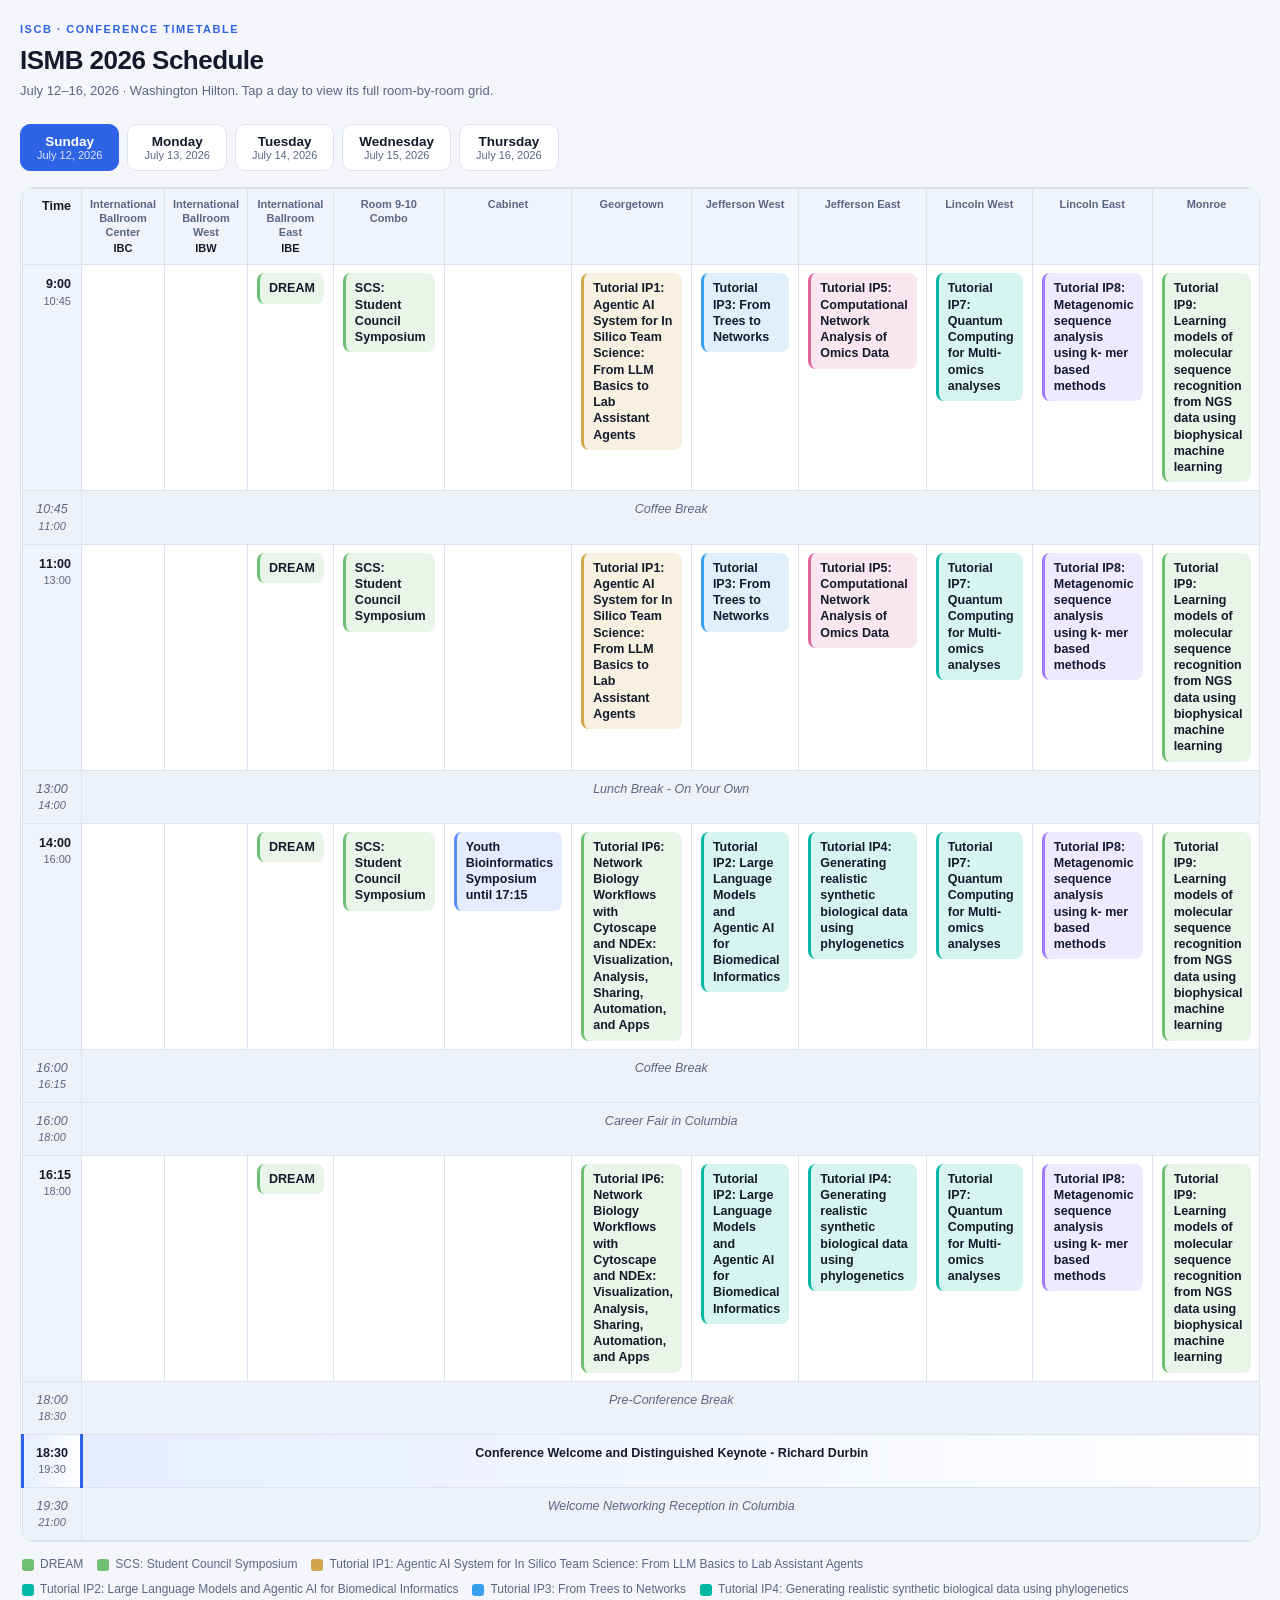
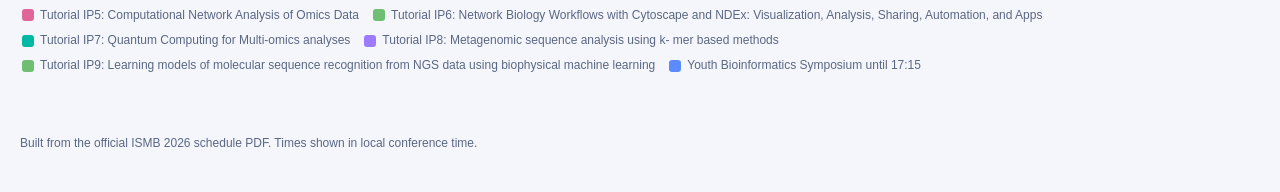
==== schedule.html @ 2eaa0633 "add schedule" ====
<!doctype html>
<html lang="en">
<head>
<meta charset="utf-8" />
<meta name="viewport" content="width=device-width, initial-scale=1" />
<title>ISMB 2026 Schedule</title>
<style>
  :root{
    --bg:#0f1420; --panel:#161d2e; --panel2:#1c2740; --line:#26324d;
    --txt:#e8edf7; --muted:#93a1bd; --accent:#5b8cff; --accentsoft:#1e2b4d;
    --break:#232c40;
  }
  @media (prefers-color-scheme: light){
    :root{ --bg:#f4f6fb; --panel:#ffffff; --panel2:#f0f3fa; --line:#dce3f0;
      --txt:#131a2b; --muted:#5a6784; --accent:#2f63e6; --accentsoft:#e6edff; --break:#eef1f7; }
  }
  *{box-sizing:border-box}
  body{margin:0;background:var(--bg);color:var(--txt);
    font:15px/1.45 -apple-system,BlinkMacSystemFont,"Segoe UI",Roboto,Helvetica,Arial,sans-serif;}
  header{padding:22px 20px 8px;max-width:1400px;margin:0 auto;}
  .eyebrow{letter-spacing:.14em;text-transform:uppercase;font-size:11px;color:var(--accent);font-weight:700;margin:0}
  h1{margin:4px 0 2px;font-size:26px;letter-spacing:-.02em}
  .sub{margin:0;color:var(--muted);font-size:13px}
  .tabs{display:flex;gap:8px;flex-wrap:wrap;max-width:1400px;margin:16px auto 0;padding:0 20px;}
  .tab{border:1px solid var(--line);background:var(--panel);color:var(--txt);
    padding:9px 16px;border-radius:10px;cursor:pointer;font-size:13.5px;font-weight:600;transition:.15s}
  .tab small{display:block;font-weight:400;color:var(--muted);font-size:11px}
  .tab:hover{border-color:var(--accent)}
  .tab.active{background:var(--accent);border-color:var(--accent);color:#fff}
  .tab.active small{color:#dbe6ff}
  main{max-width:1400px;margin:0 auto;padding:16px 20px 60px}
  .scroll{overflow-x:auto;border:1px solid var(--line);border-radius:14px;background:var(--panel)}
  table{border-collapse:collapse;width:100%;min-width:960px}
  th,td{border:1px solid var(--line);vertical-align:top;padding:0}
  thead th{position:sticky;top:0;background:var(--panel2);z-index:2;
    font-size:11px;font-weight:600;color:var(--muted);padding:9px 8px;text-align:center;line-height:1.25}
  thead th .code{display:block;color:var(--txt);font-weight:700;font-size:11px;margin-top:2px}
  .timecol{white-space:nowrap;font-variant-numeric:tabular-nums;font-weight:700;font-size:12.5px;
    padding:10px 10px;background:var(--panel2);position:sticky;left:0;z-index:1;text-align:right;color:var(--txt)}
  .timecol span{display:block;color:var(--muted);font-weight:500;font-size:11px}
  thead th.timehdr{left:0;z-index:3}
  td.cell{padding:8px 9px;font-size:12.5px;line-height:1.3}
  td.empty{background:transparent}
  .chip{display:block;border-radius:8px;padding:7px 9px;font-weight:600;
    border-left:3px solid var(--accent);background:var(--accentsoft);color:var(--txt);min-height:100%}
  .full td{padding:9px 12px;background:var(--break);color:var(--muted);
    font-style:italic;text-align:center;font-size:12.5px;font-weight:500}
  .full.keynote td{background:linear-gradient(90deg,var(--accentsoft),transparent);
    color:var(--txt);font-style:normal;font-weight:700;border-left:3px solid var(--accent)}
  .legend{display:flex;flex-wrap:wrap;gap:8px 14px;margin:14px 2px 0;font-size:12px;color:var(--muted)}
  .legend span{display:inline-flex;align-items:center;gap:6px}
  .legend i{width:12px;height:12px;border-radius:3px;display:inline-block}
  footer{max-width:1400px;margin:0 auto;padding:0 20px 40px;color:var(--muted);font-size:12px}
  @media(max-width:640px){ h1{font-size:22px} .tab{padding:8px 12px} }
</style>
</head>
<body>
<header>
  <p class="eyebrow">ISCB &middot; Conference Timetable</p>
  <h1>ISMB 2026 Schedule</h1>
  <p class="sub">July 12&ndash;16, 2026 &middot; Washington Hilton. Tap a day to view its full room-by-room grid.</p>
</header>
<nav class="tabs" id="tabs"></nav>
<main>
  <div class="scroll"><table id="grid"><thead></thead><tbody></tbody></table></div>
  <div class="legend" id="legend"></div>
</main>
<footer>Built from the official ISMB 2026 schedule PDF. Times shown in local conference time.</footer>

<script>
const DATA = {"rooms":["International Ballroom Center (IBC)","International Ballroom West (IBW)","International Ballroom East (IBE)","Room 9-10 Combo","Cabinet","Georgetown","Jefferson West","Jefferson East","Lincoln West","Lincoln East","Monroe"],"days":[{"title":"Sunday, July 12, 2026","slots":[{"start":"9:00","end":"10:45","cells":["","","DREAM","SCS: Student Council Symposium","","Tutorial IP1: Agentic AI System for In Silico Team Science: From LLM Basics to Lab Assistant Agents","Tutorial IP3: From Trees to Networks","Tutorial IP5: Computational Network Analysis of Omics Data","Tutorial IP7: Quantum Computing for Multi-omics analyses","Tutorial IP8: Metagenomic sequence analysis using k- mer based methods","Tutorial IP9: Learning models of molecular sequence recognition from NGS data using biophysical machine learning"],"full":false},{"start":"10:45","end":"11:00","cells":["Coffee Break","","","","","","","","","",""],"full":true},{"start":"11:00","end":"13:00","cells":["","","DREAM","SCS: Student Council Symposium","","Tutorial IP1: Agentic AI System for In Silico Team Science: From LLM Basics to Lab Assistant Agents","Tutorial IP3: From Trees to Networks","Tutorial IP5: Computational Network Analysis of Omics Data","Tutorial IP7: Quantum Computing for Multi-omics analyses","Tutorial IP8: Metagenomic sequence analysis using k- mer based methods","Tutorial IP9: Learning models of molecular sequence recognition from NGS data using biophysical machine learning"],"full":false},{"start":"13:00","end":"14:00","cells":["Lunch Break - On Your Own","","","","","","","","","",""],"full":true},{"start":"14:00","end":"16:00","cells":["","","DREAM","SCS: Student Council Symposium","Youth Bioinformatics Symposium until 17:15","Tutorial IP6: Network Biology Workflows with Cytoscape and NDEx: Visualization, Analysis, Sharing, Automation, and Apps","Tutorial IP2: Large Language Models and Agentic AI for Biomedical Informatics","Tutorial IP4: Generating realistic synthetic biological data using phylogenetics","Tutorial IP7: Quantum Computing for Multi-omics analyses","Tutorial IP8: Metagenomic sequence analysis using k- mer based methods","Tutorial IP9: Learning models of molecular sequence recognition from NGS data using biophysical machine learning"],"full":false},{"start":"16:00","end":"16:15","cells":["Coffee Break","","","","","","","","","",""],"full":true},{"start":"16:00","end":"18:00","cells":["Career Fair in Columbia","","","","","","","","","",""],"full":true},{"start":"16:15","end":"18:00","cells":["","","DREAM","","","Tutorial IP6: Network Biology Workflows with Cytoscape and NDEx: Visualization, Analysis, Sharing, Automation, and Apps","Tutorial IP2: Large Language Models and Agentic AI for Biomedical Informatics","Tutorial IP4: Generating realistic synthetic biological data using phylogenetics","Tutorial IP7: Quantum Computing for Multi-omics analyses","Tutorial IP8: Metagenomic sequence analysis using k- mer based methods","Tutorial IP9: Learning models of molecular sequence recognition from NGS data using biophysical machine learning"],"full":false},{"start":"18:00","end":"18:30","cells":["Pre-Conference Break","","","","","","","","","",""],"full":true},{"start":"18:30","end":"19:30","cells":["Conference Welcome and Distinguished Keynote - Richard Durbin","","","","","","","","","",""],"full":true},{"start":"19:30","end":"21:00","cells":["Welcome Networking Reception in Columbia","","","","","","","","","",""],"full":true}]},{"title":"Monday, July 13, 2026","slots":[{"start":"8:40","end":"10:00","cells":["Morning Welcome and Distinguished Keynote - Olga Troyanskaya","","","","","","","","","",""],"full":true},{"start":"10:00","end":"11:00","cells":["Caffeinate and Connect with Posters and Exhibitors in Columbia","","","","","","","","","",""],"full":true},{"start":"11:00","end":"13:00","cells":["HitSeq","iRNA","RegSys","CompMS","NIH/ODSS","Microbiome","TextMining","CSi","BOKR","Function","Tech Talks"],"full":false},{"start":"13:00","end":"14:20","cells":["Lunch Break - On Your Own","","","","","","","","","",""],"full":true},{"start":"14:20","end":"16:00","cells":["HitSeq","iRNA","RegSys","CompMS","NIH/ODSS","Microbiome","TextMining","CSi","BOKR","Function","Tech Talks"],"full":false},{"start":"16:00","end":"16:40","cells":["Caffeinate and Connect with Posters and Exhibitors in Columbia","","","","","","","","","",""],"full":true},{"start":"16:40","end":"18:00","cells":["HitSeq","iRNA","RegSys","","NIH/ODSS","Microbiome","TextMining","CSi","BOKR","Function","Tech Talks"],"full":false},{"start":"18:30","end":"20:00","cells":["President's Reception - INVITE ONLY","","","","","","","","","",""],"full":true}]},{"title":"Tuesday, July 14, 2026","slots":[{"start":"8:40","end":"10:00","cells":["Morning Welcome and Fellows Introduction followed by Distinguished Keynote - Carlos Bustamante","","","","","","","","","",""],"full":true},{"start":"10:00","end":"11:00","cells":["Caffeinate and Connect with Posters and Exhibitors in Columbia","","","","","","","","","",""],"full":true},{"start":"11:00","end":"13:00","cells":["HitSeq","iRNA","RegSys","Publication Session","BioInfoCore","Microbiome","SysMod","BioVis","BOKR/BOSC","Function","Tech Talks"],"full":false},{"start":"13:00","end":"14:20","cells":["Lunch Break - On Your Own","","","","","","","","","",""],"full":true},{"start":"14:20","end":"16:00","cells":["HitSeq","iRNA","RegSys","Industry Workshop","BioInfoCore","NetBio","SysMod","BioVis","BOSC","BOKR/Function","Quantum4Life Sciences"],"full":false},{"start":"16:00","end":"16:40","cells":["Caffeinate and Connect with Posters and Exhibitors in Columbia","","","","","","","","","",""],"full":true},{"start":"16:40","end":"18:00","cells":["HitSeq","iRNA","RegSys","Career Symposium","BioInfoCore","NetBio","SysMod","BioVis","BOSC","Function","BOKR"],"full":false},{"start":"18:00","end":"19:30","cells":["Success Circles - Reinvented Networking where participants are grouped into small circles, each led by a knowledgeable facilitator in International Terrace","","","","","","","","","",""],"full":true}]},{"title":"Wednesday, July 15, 2026","slots":[{"start":"8:50","end":"10:00","cells":["Morning Welcome and Distinguished Keynote - Partha Majumder","","","","","","","","","",""],"full":true},{"start":"10:00","end":"11:00","cells":["Caffeinate and Connect with Posters and Exhibitors in Columbia","","","","","","","","","",""],"full":true},{"start":"11:00","end":"13:00","cells":["MLCSB","TransMed","3D","NetBio","WEB","GenCompBio","EvolCompGen","VarI","BOSC","CAMDA","ICBO"],"full":false},{"start":"13:00","end":"14:20","cells":["Lunch Break - On Your Own","","","","","","","","","",""],"full":true},{"start":"14:20","end":"16:00","cells":["MLCSB","TransMed","3D","NetBio","WEB","GenCompBio","EvolCompGen","VarI","BOSC","CAMDA","ICBO"],"full":false},{"start":"16:00","end":"16:40","cells":["Caffeinate and Connect with Posters and Exhibitors in Columbia","","","","","","","","","",""],"full":true},{"start":"16:40","end":"18:00","cells":["MLCSB","TransMed","3D","NetBio","WEB","GenCompBio","EvolCompGen","VarI","BOSC","CAMDA","ICBO"],"full":false}]},{"title":"Thursday, July 16, 2026","slots":[{"start":"8:40","end":"10:00","cells":["MLCSB","","3D","Bioinformatics in the USA","Education","GenCompBio","EvolCompGen","Equity and Diversity in CompBio Research","","CAMDA","ICBO"],"full":false},{"start":"10:00","end":"11:00","cells":["Caffeinate and Connect with Posters and Exhibitors in Columbia","","","","","","","","","",""],"full":true},{"start":"11:00","end":"13:00","cells":["MLCSB","","3D","Bioinformatics in the USA","Education","GenCompBio","EvolCompGen","Pathogen Data Network Event","Nvidia Workshop","CAMDA","ICBO"],"full":false},{"start":"13:00","end":"14:20","cells":["Lunch Break - On Your Own","","","","","","","","","",""],"full":true},{"start":"14:20","end":"16:00","cells":["MLCSB","","3D","Bioinformatics in the USA","Education","GenCompBio","EvolCompGen","","ICBO - VDOS workshop","CAMDA",""],"full":false},{"start":"16:00","end":"16:40","cells":["Caffeinate and Connect with Posters and Exhibitors in Columbia","","","","","","","","","",""],"full":true},{"start":"16:40","end":"18:00","cells":["Distinguished Keynote - Marinka Zitnik and Closing Ceremonies","","","","","","","","","",""],"full":true}]}]};
const roomCode = r => { const m = r.match(/\(([^)]+)\)/); return m?m[1]:''; };
const roomName = r => r.replace(/\s*\([^)]*\)/,'').trim();

// consistent color per session label
const PALETTE=["#5b8cff","#00b8a3","#e0669a","#f0883e","#9d7bff","#39a0ed",
  "#d1a54a","#6fbf73","#e05c5c","#4bb1c9","#b06fd6","#8aa1c4"];
const colorCache={};
function colorFor(label){
  if(colorCache[label]) return colorCache[label];
  let h=0; for(const c of label) h=(h*31+c.charCodeAt(0))>>>0;
  const c=PALETTE[h%PALETTE.length]; colorCache[label]=c; return c;
}
function tint(hex,a){const n=parseInt(hex.slice(1),16);
  return `rgba(${n>>16&255},${n>>8&255},${n&255},${a})`;}

const KEY=/keynote|closing|welcome and/i;

let active=0;
const tabs=document.getElementById('tabs');
DATA.days.forEach((d,i)=>{
  const parts=d.title.split(',');
  const b=document.createElement('button');
  b.className='tab'+(i===0?' active':'');
  b.innerHTML=`${parts[0]}<small>${parts.slice(1).join(',').trim()}</small>`;
  b.onclick=()=>{active=i;[...tabs.children].forEach(t=>t.classList.remove('active'));
    b.classList.add('active');render();};
  tabs.appendChild(b);
});

function render(){
  const day=DATA.days[active];
  const thead=document.querySelector('#grid thead');
  const tbody=document.querySelector('#grid tbody');
  // header
  let h='<tr><th class="timehdr timecol">Time</th>';
  DATA.rooms.forEach(r=>{h+=`<th>${roomName(r)}<span class="code">${roomCode(r)||''}</span></th>`;});
  h+='</tr>'; thead.innerHTML=h;
  // body
  let rows='';
  const seen=new Set();
  day.slots.forEach(s=>{
    const timeCell=`<td class="timecol">${s.start}<span>${s.end}</span></td>`;
    if(s.full){
      const label=s.cells[0];
      const cls='full'+(KEY.test(label)?' keynote':'');
      rows+=`<tr class="${cls}">${timeCell}<td colspan="${DATA.rooms.length}">${label}</td></tr>`;
    }else{
      let tds='';
      s.cells.forEach(c=>{
        if(!c){tds+='<td class="cell empty"></td>';return;}
        seen.add(c);
        const col=colorFor(c);
        tds+=`<td class="cell"><span class="chip" style="border-left-color:${col};background:${tint(col,0.16)}">${c}</span></td>`;
      });
      rows+=`<tr>${timeCell}${tds}</tr>`;
    }
  });
  tbody.innerHTML=rows;
  // legend
  const leg=document.getElementById('legend');
  const labels=[...seen].sort((a,b)=>a.localeCompare(b));
  leg.innerHTML=labels.map(l=>`<span><i style="background:${colorFor(l)}"></i>${l}</span>`).join('');
}
render();
</script>
</body>
</html>
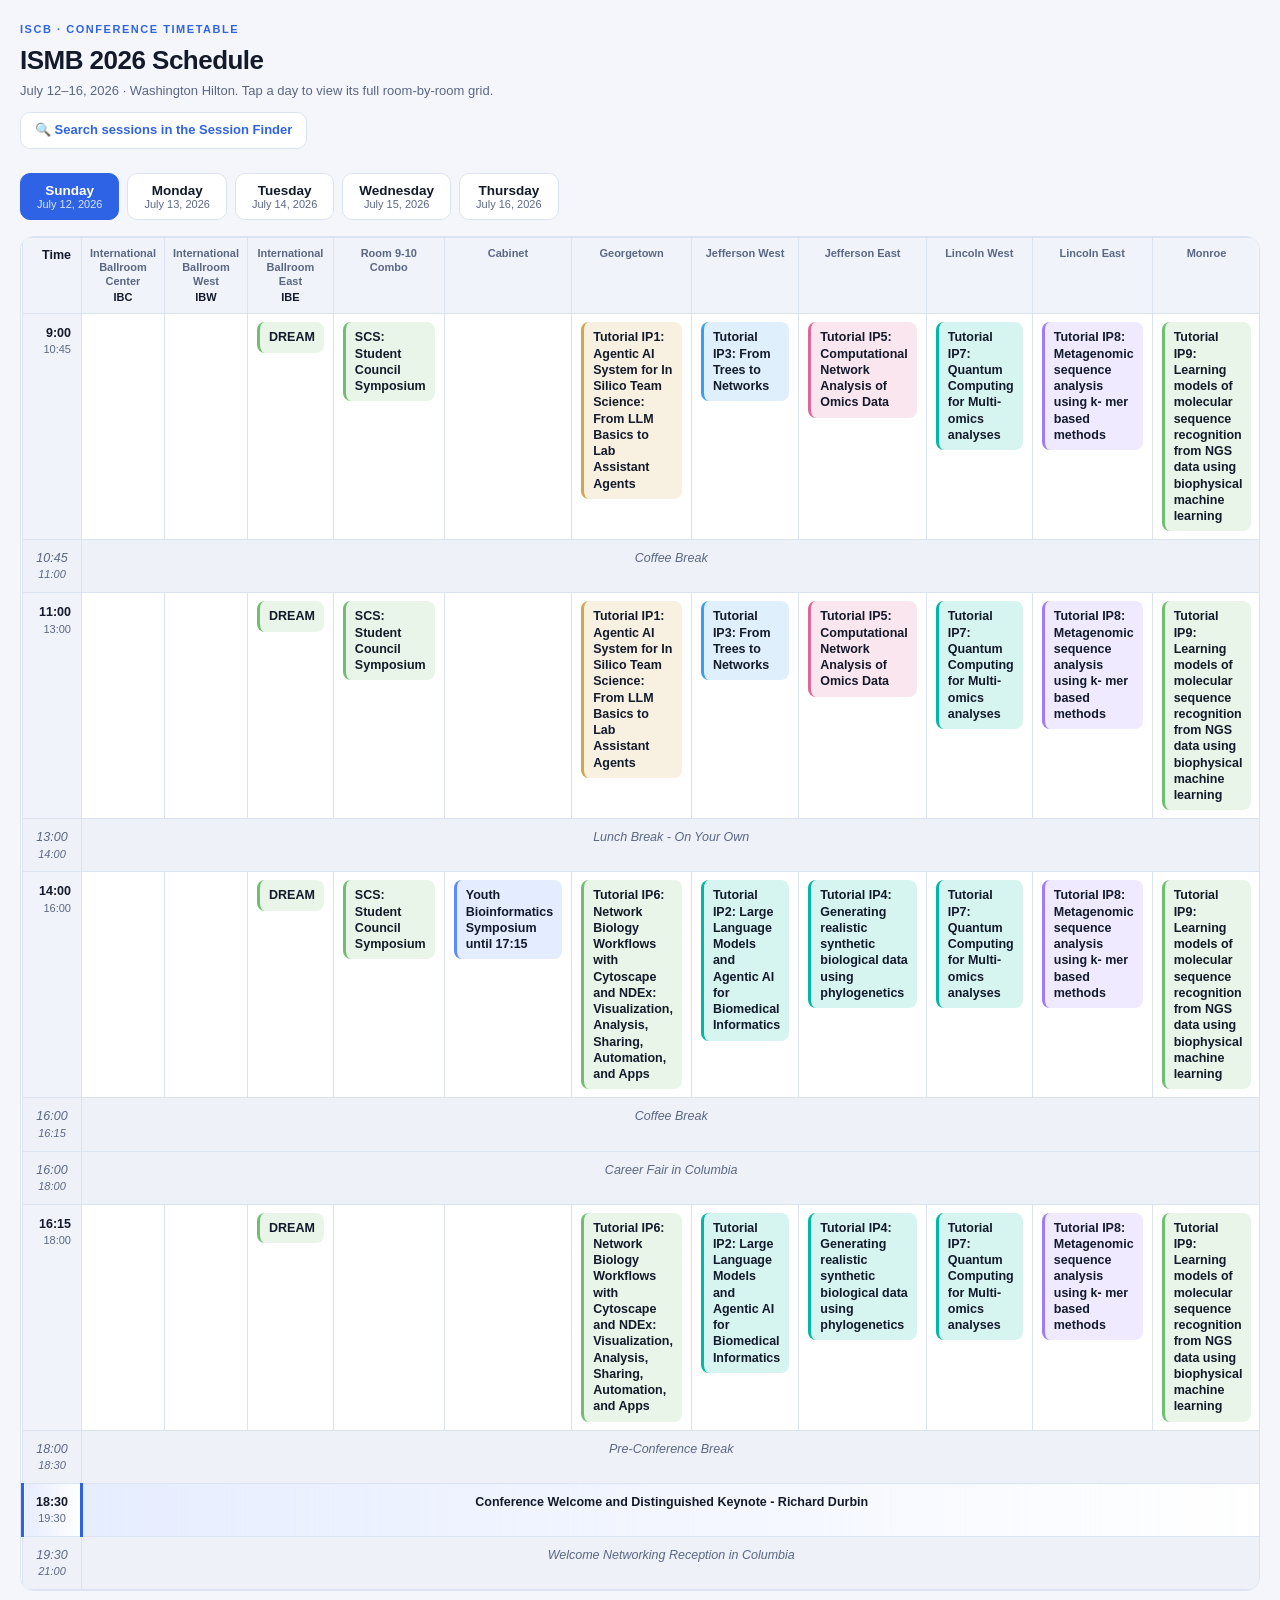
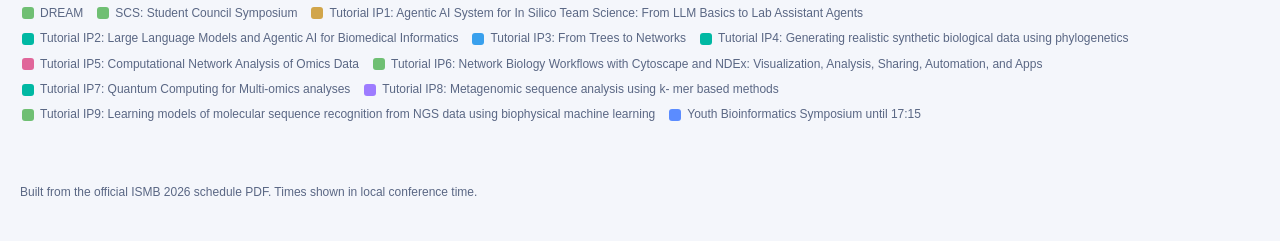
==== commit bef9f15c: "add" ====
--- a/schedule.html
+++ b/schedule.html
@@ -50,6 +50,10 @@
   .legend{display:flex;flex-wrap:wrap;gap:8px 14px;margin:14px 2px 0;font-size:12px;color:var(--muted)}
   .legend span{display:inline-flex;align-items:center;gap:6px}
   .legend i{width:12px;height:12px;border-radius:3px;display:inline-block}
+  .navlink{display:inline-flex;align-items:center;gap:6px;margin-top:12px;
+    text-decoration:none;color:var(--accent);font-weight:600;font-size:13px;
+    border:1px solid var(--line);background:var(--panel);padding:8px 14px;border-radius:10px;transition:.15s}
+  .navlink:hover{border-color:var(--accent);background:var(--accentsoft)}
   footer{max-width:1400px;margin:0 auto;padding:0 20px 40px;color:var(--muted);font-size:12px}
   @media(max-width:640px){ h1{font-size:22px} .tab{padding:8px 12px} }
 </style>
@@ -59,6 +63,7 @@
   <p class="eyebrow">ISCB &middot; Conference Timetable</p>
   <h1>ISMB 2026 Schedule</h1>
   <p class="sub">July 12&ndash;16, 2026 &middot; Washington Hilton. Tap a day to view its full room-by-room grid.</p>
+  <a class="navlink" href="./index.html">&#128269; Search sessions in the Session Finder</a>
 </header>
 <nav class="tabs" id="tabs"></nav>
 <main>
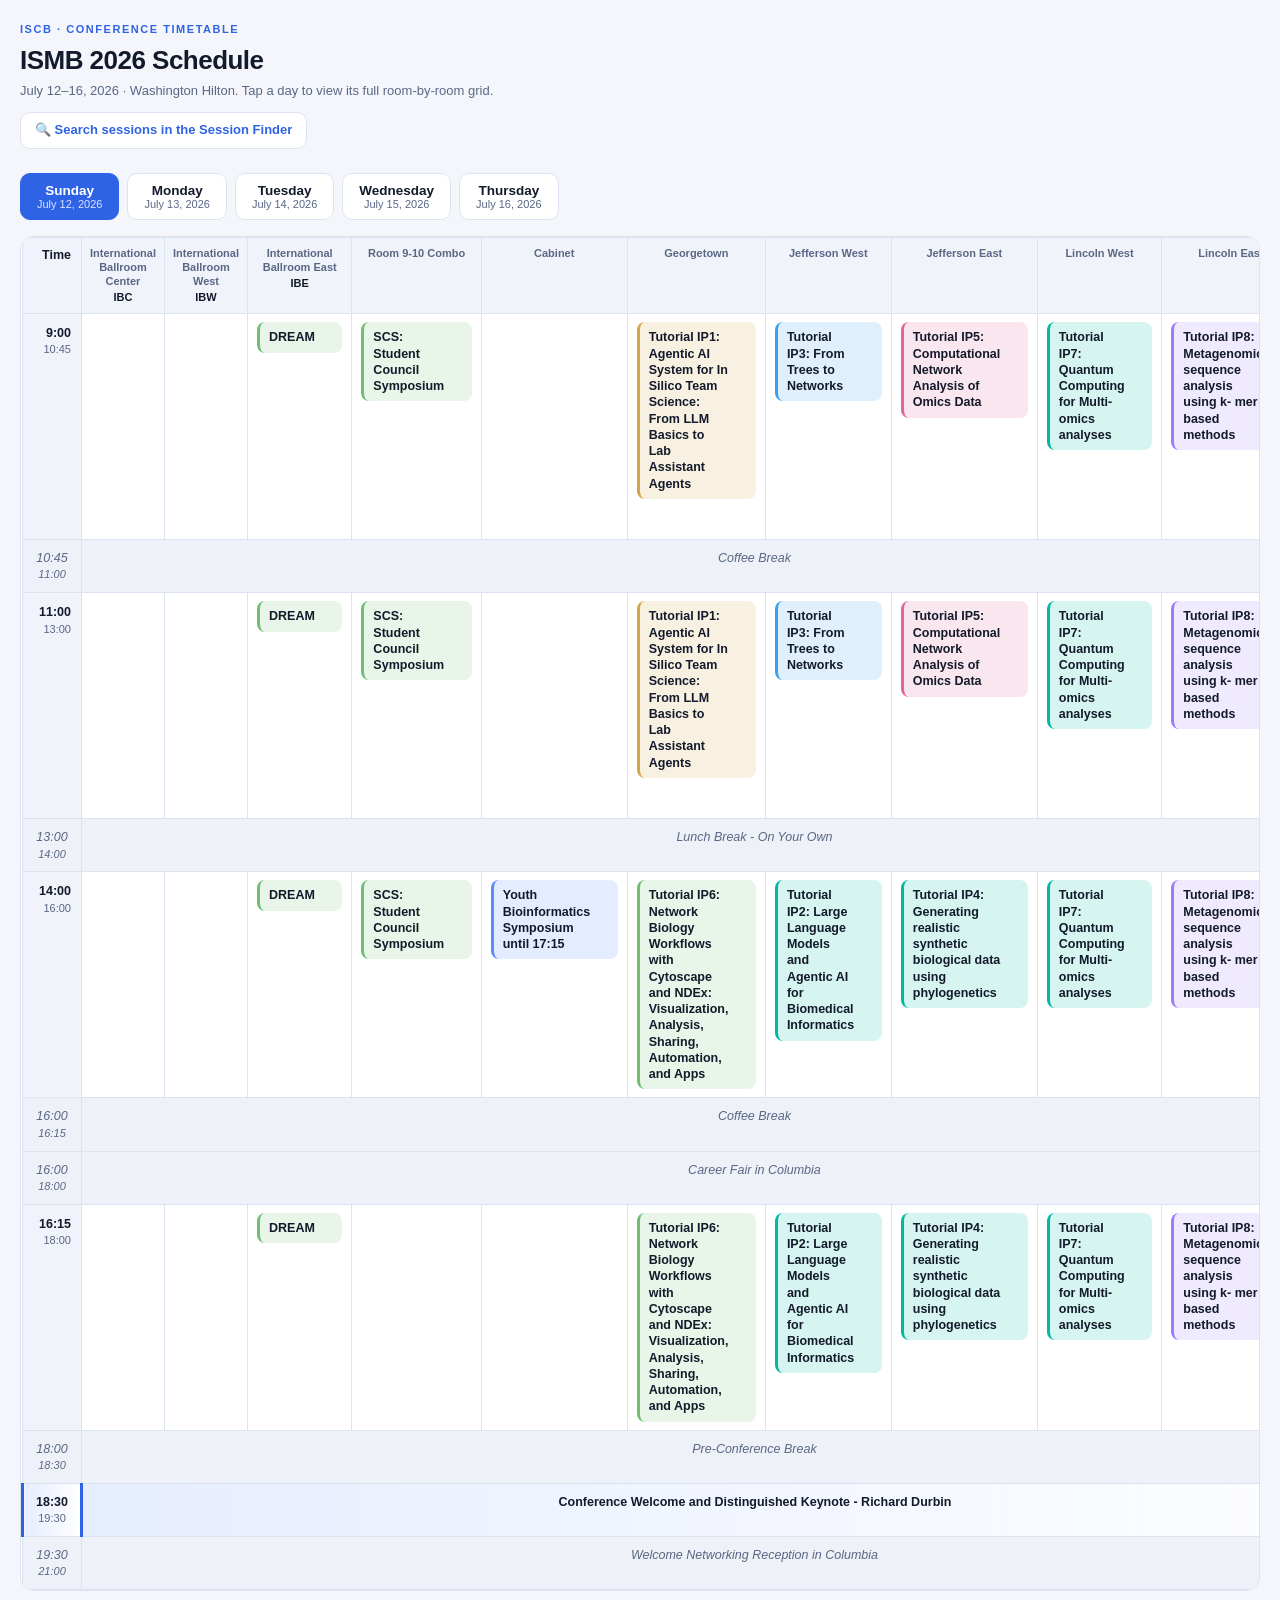
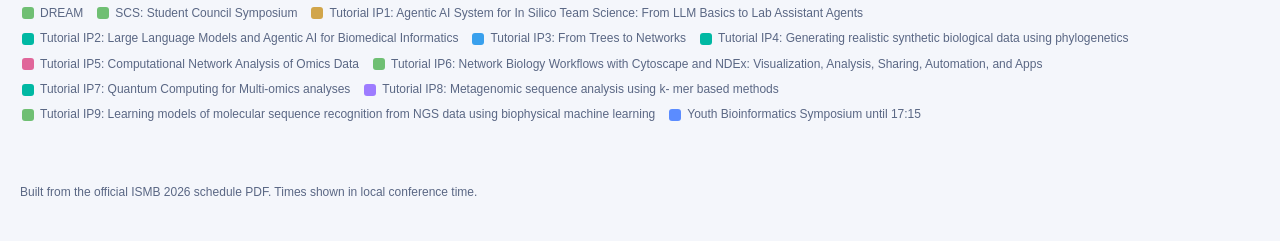
==== commit 39f92ada: "feat: keep list on save, time-as-start results, clickable schedule tracks - Save now toggles only th" ====
--- a/schedule.html
+++ b/schedule.html
@@ -41,8 +41,14 @@
   thead th.timehdr{left:0;z-index:3}
   td.cell{padding:8px 9px;font-size:12.5px;line-height:1.3}
   td.empty{background:transparent}
-  .chip{display:block;border-radius:8px;padding:7px 9px;font-weight:600;
-    border-left:3px solid var(--accent);background:var(--accentsoft);color:var(--txt);min-height:100%}
+  .chip{display:flex;align-items:center;justify-content:space-between;gap:6px;
+    border-radius:8px;padding:7px 9px;font-weight:600;text-decoration:none;cursor:pointer;
+    border-left:3px solid var(--accent);background:var(--accentsoft);color:var(--txt);min-height:100%;
+    transition:filter .12s ease, transform .12s ease}
+  .chip .go{opacity:0;color:var(--muted);font-weight:700;transition:opacity .12s ease;flex:0 0 auto}
+  .chip:hover{filter:brightness(1.06);transform:translateY(-1px)}
+  .chip:hover .go{opacity:1}
+  .chip:focus-visible{outline:2px solid var(--accent);outline-offset:2px}
   .full td{padding:9px 12px;background:var(--break);color:var(--muted);
     font-style:italic;text-align:center;font-size:12.5px;font-weight:500}
   .full.keynote td{background:linear-gradient(90deg,var(--accentsoft),transparent);
@@ -103,8 +109,17 @@
   tabs.appendChild(b);
 });
 
+const MONTHS={January:'01',February:'02',March:'03',April:'04',May:'05',June:'06',
+  July:'07',August:'08',September:'09',October:'10',November:'11',December:'12'};
+function isoFromTitle(title){
+  const m=title.match(/([A-Za-z]+)\s+(\d+),\s+(\d{4})/);
+  if(!m) return '';
+  return `${m[3]}-${MONTHS[m[1]]||'07'}-${String(m[2]).padStart(2,'0')}`;
+}
+
 function render(){
   const day=DATA.days[active];
+  const iso=isoFromTitle(day.title);
   const thead=document.querySelector('#grid thead');
   const tbody=document.querySelector('#grid tbody');
   // header
@@ -126,7 +141,10 @@
         if(!c){tds+='<td class="cell empty"></td>';return;}
         seen.add(c);
         const col=colorFor(c);
-        tds+=`<td class="cell"><span class="chip" style="border-left-color:${col};background:${tint(col,0.16)}">${c}</span></td>`;
+        const href=`index.html?track=${encodeURIComponent(c)}&date=${iso}`
+          +`&start=${encodeURIComponent(s.start)}&end=${encodeURIComponent(s.end)}`;
+        tds+=`<td class="cell"><a class="chip" href="${href}" title="View ${c} talks in the Session Finder" `
+          +`style="border-left-color:${col};background:${tint(col,0.16)}">${c}<span class="go">→</span></a></td>`;
       });
       rows+=`<tr>${timeCell}${tds}</tr>`;
     }
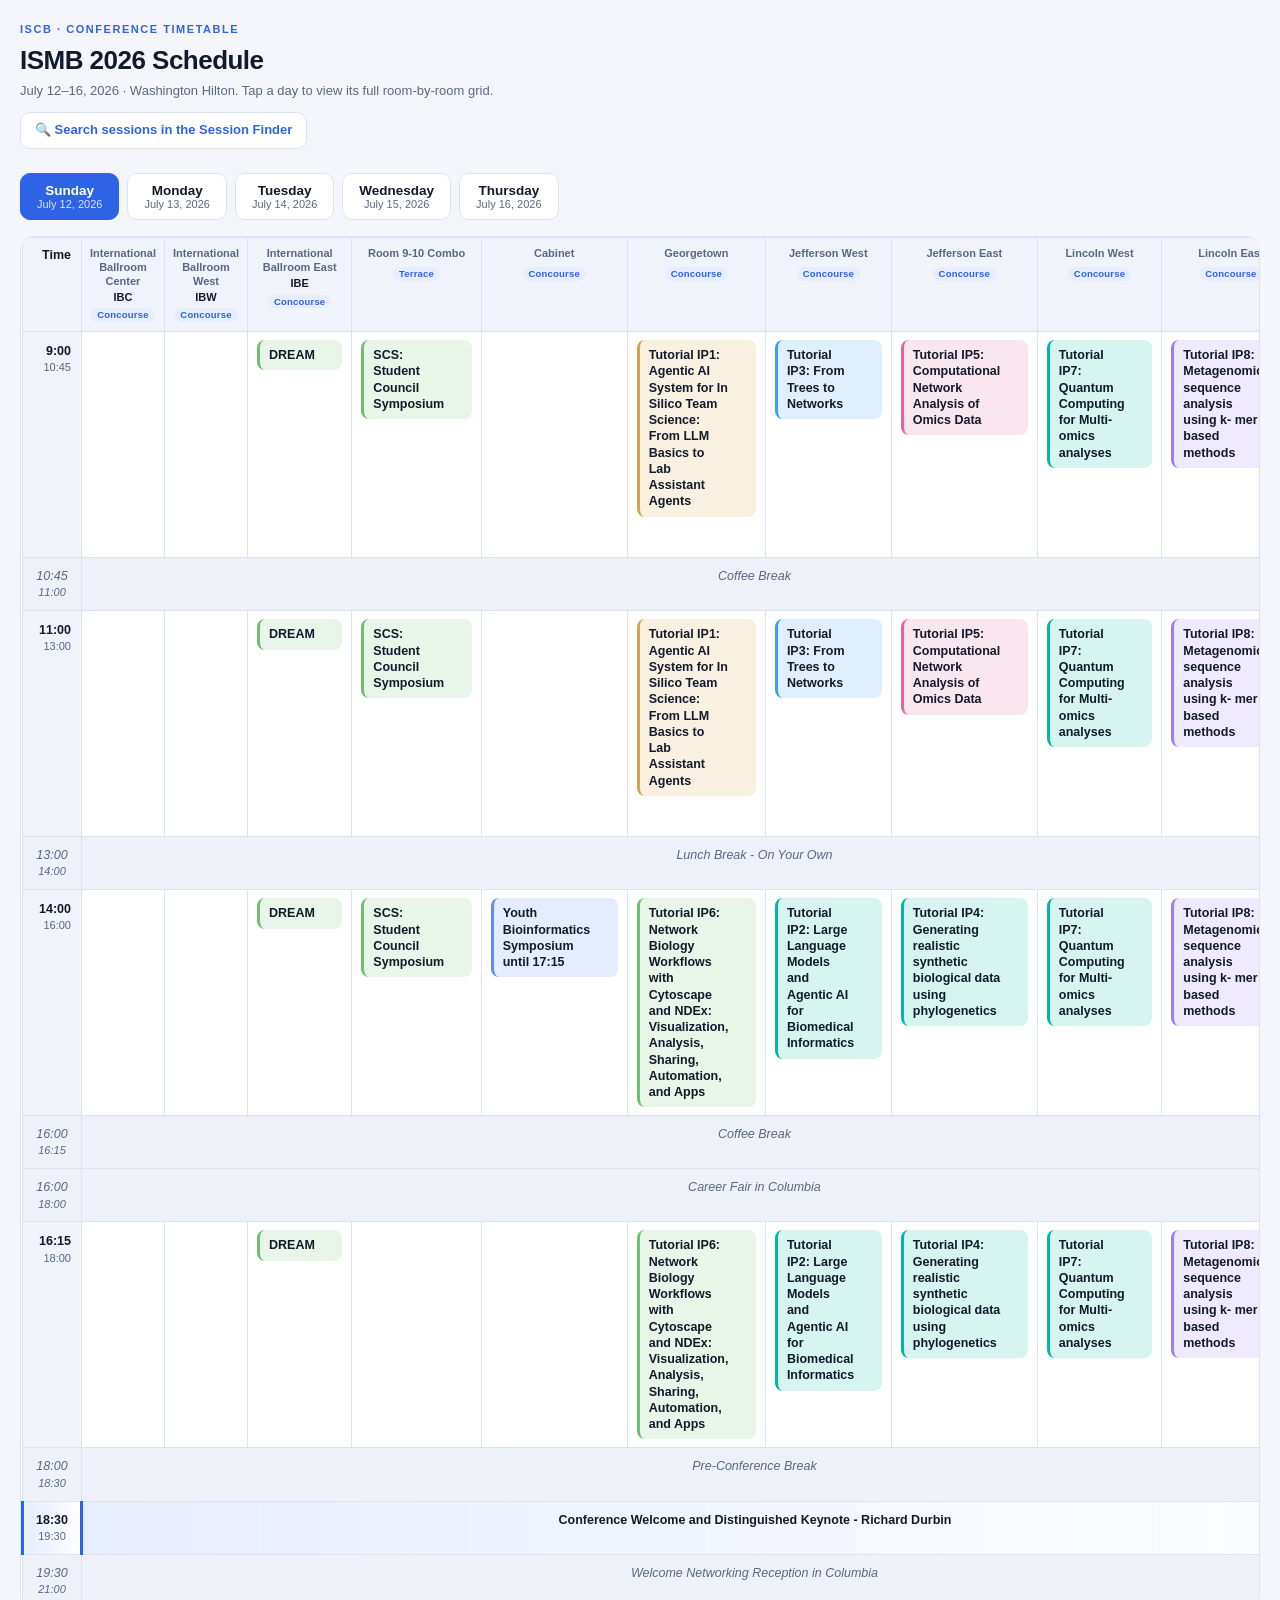
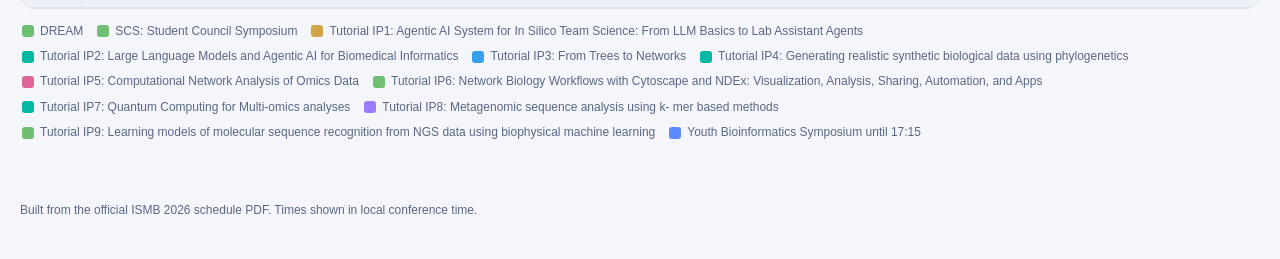
==== commit 60fdb707: "feat: show Washington Hilton floor for each room Label every room with its venue floor (Concourse Le" ====
--- a/schedule.html
+++ b/schedule.html
@@ -35,6 +35,9 @@
   thead th{position:sticky;top:0;background:var(--panel2);z-index:2;
     font-size:11px;font-weight:600;color:var(--muted);padding:9px 8px;text-align:center;line-height:1.25}
   thead th .code{display:block;color:var(--txt);font-weight:700;font-size:11px;margin-top:2px}
+  thead th .floor{display:inline-block;margin-top:4px;padding:1px 6px;border-radius:999px;
+    font-size:9.5px;font-weight:700;letter-spacing:.02em;
+    color:var(--accent);background:var(--accentsoft)}
   .timecol{white-space:nowrap;font-variant-numeric:tabular-nums;font-weight:700;font-size:12.5px;
     padding:10px 10px;background:var(--panel2);position:sticky;left:0;z-index:1;text-align:right;color:var(--txt)}
   .timecol span{display:block;color:var(--muted);font-weight:500;font-size:11px}
@@ -82,6 +85,13 @@
 const DATA = {"rooms":["International Ballroom Center (IBC)","International Ballroom West (IBW)","International Ballroom East (IBE)","Room 9-10 Combo","Cabinet","Georgetown","Jefferson West","Jefferson East","Lincoln West","Lincoln East","Monroe"],"days":[{"title":"Sunday, July 12, 2026","slots":[{"start":"9:00","end":"10:45","cells":["","","DREAM","SCS: Student Council Symposium","","Tutorial IP1: Agentic AI System for In Silico Team Science: From LLM Basics to Lab Assistant Agents","Tutorial IP3: From Trees to Networks","Tutorial IP5: Computational Network Analysis of Omics Data","Tutorial IP7: Quantum Computing for Multi-omics analyses","Tutorial IP8: Metagenomic sequence analysis using k- mer based methods","Tutorial IP9: Learning models of molecular sequence recognition from NGS data using biophysical machine learning"],"full":false},{"start":"10:45","end":"11:00","cells":["Coffee Break","","","","","","","","","",""],"full":true},{"start":"11:00","end":"13:00","cells":["","","DREAM","SCS: Student Council Symposium","","Tutorial IP1: Agentic AI System for In Silico Team Science: From LLM Basics to Lab Assistant Agents","Tutorial IP3: From Trees to Networks","Tutorial IP5: Computational Network Analysis of Omics Data","Tutorial IP7: Quantum Computing for Multi-omics analyses","Tutorial IP8: Metagenomic sequence analysis using k- mer based methods","Tutorial IP9: Learning models of molecular sequence recognition from NGS data using biophysical machine learning"],"full":false},{"start":"13:00","end":"14:00","cells":["Lunch Break - On Your Own","","","","","","","","","",""],"full":true},{"start":"14:00","end":"16:00","cells":["","","DREAM","SCS: Student Council Symposium","Youth Bioinformatics Symposium until 17:15","Tutorial IP6: Network Biology Workflows with Cytoscape and NDEx: Visualization, Analysis, Sharing, Automation, and Apps","Tutorial IP2: Large Language Models and Agentic AI for Biomedical Informatics","Tutorial IP4: Generating realistic synthetic biological data using phylogenetics","Tutorial IP7: Quantum Computing for Multi-omics analyses","Tutorial IP8: Metagenomic sequence analysis using k- mer based methods","Tutorial IP9: Learning models of molecular sequence recognition from NGS data using biophysical machine learning"],"full":false},{"start":"16:00","end":"16:15","cells":["Coffee Break","","","","","","","","","",""],"full":true},{"start":"16:00","end":"18:00","cells":["Career Fair in Columbia","","","","","","","","","",""],"full":true},{"start":"16:15","end":"18:00","cells":["","","DREAM","","","Tutorial IP6: Network Biology Workflows with Cytoscape and NDEx: Visualization, Analysis, Sharing, Automation, and Apps","Tutorial IP2: Large Language Models and Agentic AI for Biomedical Informatics","Tutorial IP4: Generating realistic synthetic biological data using phylogenetics","Tutorial IP7: Quantum Computing for Multi-omics analyses","Tutorial IP8: Metagenomic sequence analysis using k- mer based methods","Tutorial IP9: Learning models of molecular sequence recognition from NGS data using biophysical machine learning"],"full":false},{"start":"18:00","end":"18:30","cells":["Pre-Conference Break","","","","","","","","","",""],"full":true},{"start":"18:30","end":"19:30","cells":["Conference Welcome and Distinguished Keynote - Richard Durbin","","","","","","","","","",""],"full":true},{"start":"19:30","end":"21:00","cells":["Welcome Networking Reception in Columbia","","","","","","","","","",""],"full":true}]},{"title":"Monday, July 13, 2026","slots":[{"start":"8:40","end":"10:00","cells":["Morning Welcome and Distinguished Keynote - Olga Troyanskaya","","","","","","","","","",""],"full":true},{"start":"10:00","end":"11:00","cells":["Caffeinate and Connect with Posters and Exhibitors in Columbia","","","","","","","","","",""],"full":true},{"start":"11:00","end":"13:00","cells":["HitSeq","iRNA","RegSys","CompMS","NIH/ODSS","Microbiome","TextMining","CSi","BOKR","Function","Tech Talks"],"full":false},{"start":"13:00","end":"14:20","cells":["Lunch Break - On Your Own","","","","","","","","","",""],"full":true},{"start":"14:20","end":"16:00","cells":["HitSeq","iRNA","RegSys","CompMS","NIH/ODSS","Microbiome","TextMining","CSi","BOKR","Function","Tech Talks"],"full":false},{"start":"16:00","end":"16:40","cells":["Caffeinate and Connect with Posters and Exhibitors in Columbia","","","","","","","","","",""],"full":true},{"start":"16:40","end":"18:00","cells":["HitSeq","iRNA","RegSys","","NIH/ODSS","Microbiome","TextMining","CSi","BOKR","Function","Tech Talks"],"full":false},{"start":"18:30","end":"20:00","cells":["President's Reception - INVITE ONLY","","","","","","","","","",""],"full":true}]},{"title":"Tuesday, July 14, 2026","slots":[{"start":"8:40","end":"10:00","cells":["Morning Welcome and Fellows Introduction followed by Distinguished Keynote - Carlos Bustamante","","","","","","","","","",""],"full":true},{"start":"10:00","end":"11:00","cells":["Caffeinate and Connect with Posters and Exhibitors in Columbia","","","","","","","","","",""],"full":true},{"start":"11:00","end":"13:00","cells":["HitSeq","iRNA","RegSys","Publication Session","BioInfoCore","Microbiome","SysMod","BioVis","BOKR/BOSC","Function","Tech Talks"],"full":false},{"start":"13:00","end":"14:20","cells":["Lunch Break - On Your Own","","","","","","","","","",""],"full":true},{"start":"14:20","end":"16:00","cells":["HitSeq","iRNA","RegSys","Industry Workshop","BioInfoCore","NetBio","SysMod","BioVis","BOSC","BOKR/Function","Quantum4Life Sciences"],"full":false},{"start":"16:00","end":"16:40","cells":["Caffeinate and Connect with Posters and Exhibitors in Columbia","","","","","","","","","",""],"full":true},{"start":"16:40","end":"18:00","cells":["HitSeq","iRNA","RegSys","Career Symposium","BioInfoCore","NetBio","SysMod","BioVis","BOSC","Function","BOKR"],"full":false},{"start":"18:00","end":"19:30","cells":["Success Circles - Reinvented Networking where participants are grouped into small circles, each led by a knowledgeable facilitator in International Terrace","","","","","","","","","",""],"full":true}]},{"title":"Wednesday, July 15, 2026","slots":[{"start":"8:50","end":"10:00","cells":["Morning Welcome and Distinguished Keynote - Partha Majumder","","","","","","","","","",""],"full":true},{"start":"10:00","end":"11:00","cells":["Caffeinate and Connect with Posters and Exhibitors in Columbia","","","","","","","","","",""],"full":true},{"start":"11:00","end":"13:00","cells":["MLCSB","TransMed","3D","NetBio","WEB","GenCompBio","EvolCompGen","VarI","BOSC","CAMDA","ICBO"],"full":false},{"start":"13:00","end":"14:20","cells":["Lunch Break - On Your Own","","","","","","","","","",""],"full":true},{"start":"14:20","end":"16:00","cells":["MLCSB","TransMed","3D","NetBio","WEB","GenCompBio","EvolCompGen","VarI","BOSC","CAMDA","ICBO"],"full":false},{"start":"16:00","end":"16:40","cells":["Caffeinate and Connect with Posters and Exhibitors in Columbia","","","","","","","","","",""],"full":true},{"start":"16:40","end":"18:00","cells":["MLCSB","TransMed","3D","NetBio","WEB","GenCompBio","EvolCompGen","VarI","BOSC","CAMDA","ICBO"],"full":false}]},{"title":"Thursday, July 16, 2026","slots":[{"start":"8:40","end":"10:00","cells":["MLCSB","","3D","Bioinformatics in the USA","Education","GenCompBio","EvolCompGen","Equity and Diversity in CompBio Research","","CAMDA","ICBO"],"full":false},{"start":"10:00","end":"11:00","cells":["Caffeinate and Connect with Posters and Exhibitors in Columbia","","","","","","","","","",""],"full":true},{"start":"11:00","end":"13:00","cells":["MLCSB","","3D","Bioinformatics in the USA","Education","GenCompBio","EvolCompGen","Pathogen Data Network Event","Nvidia Workshop","CAMDA","ICBO"],"full":false},{"start":"13:00","end":"14:20","cells":["Lunch Break - On Your Own","","","","","","","","","",""],"full":true},{"start":"14:20","end":"16:00","cells":["MLCSB","","3D","Bioinformatics in the USA","Education","GenCompBio","EvolCompGen","","ICBO - VDOS workshop","CAMDA",""],"full":false},{"start":"16:00","end":"16:40","cells":["Caffeinate and Connect with Posters and Exhibitors in Columbia","","","","","","","","","",""],"full":true},{"start":"16:40","end":"18:00","cells":["Distinguished Keynote - Marinka Zitnik and Closing Ceremonies","","","","","","","","","",""],"full":true}]}]};
 const roomCode = r => { const m = r.match(/\(([^)]+)\)/); return m?m[1]:''; };
 const roomName = r => r.replace(/\s*\([^)]*\)/,'').trim();
+function floorFor(room){
+  const r=(room||'').toLowerCase();
+  if(r.includes('9-10')||r.includes('room 9')||r.includes('columbia')) return 'Terrace';
+  if(r.includes('international ballroom')||r.includes('georgetown')||r.includes('cabinet')
+    ||r.includes('monroe')||r.includes('jefferson')||r.includes('lincoln')) return 'Concourse';
+  return '';
+}
 
 // consistent color per session label
 const PALETTE=["#5b8cff","#00b8a3","#e0669a","#f0883e","#9d7bff","#39a0ed",
@@ -124,7 +134,9 @@
   const tbody=document.querySelector('#grid tbody');
   // header
   let h='<tr><th class="timehdr timecol">Time</th>';
-  DATA.rooms.forEach(r=>{h+=`<th>${roomName(r)}<span class="code">${roomCode(r)||''}</span></th>`;});
+  DATA.rooms.forEach(r=>{const fl=floorFor(r);
+    h+=`<th>${roomName(r)}<span class="code">${roomCode(r)||''}</span>`
+      +`${fl?`<span class="floor">${fl}</span>`:''}</th>`;});
   h+='</tr>'; thead.innerHTML=h;
   // body
   let rows='';
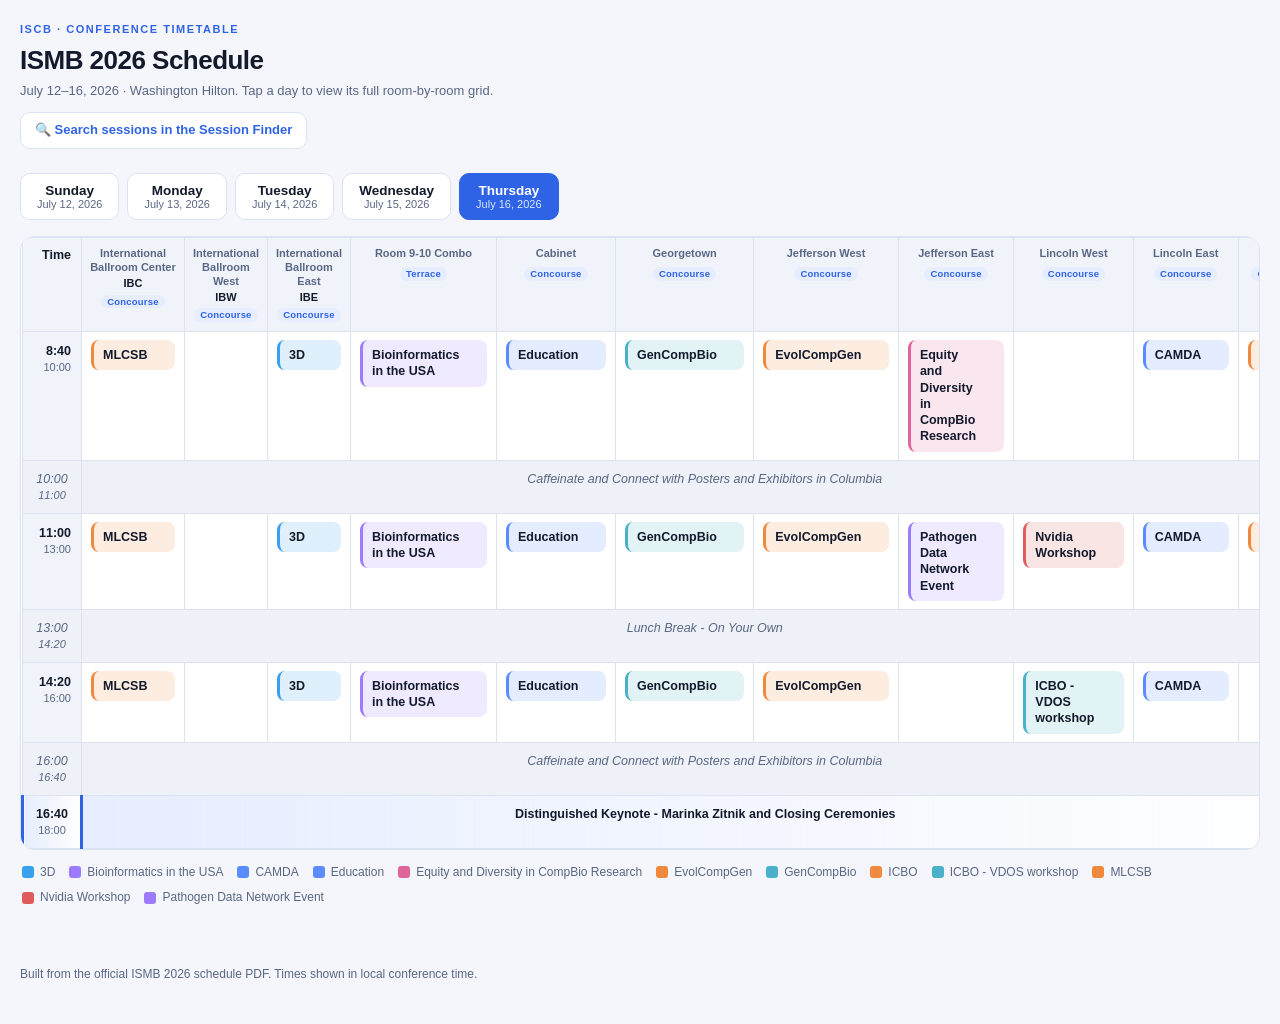
==== commit 3190cf70: "feat: open the full schedule on today's day tab Default the schedule grid to today's date during the" ====
--- a/schedule.html
+++ b/schedule.html
@@ -107,18 +107,6 @@
 
 const KEY=/keynote|closing|welcome and/i;
 
-let active=0;
-const tabs=document.getElementById('tabs');
-DATA.days.forEach((d,i)=>{
-  const parts=d.title.split(',');
-  const b=document.createElement('button');
-  b.className='tab'+(i===0?' active':'');
-  b.innerHTML=`${parts[0]}<small>${parts.slice(1).join(',').trim()}</small>`;
-  b.onclick=()=>{active=i;[...tabs.children].forEach(t=>t.classList.remove('active'));
-    b.classList.add('active');render();};
-  tabs.appendChild(b);
-});
-
 const MONTHS={January:'01',February:'02',March:'03',April:'04',May:'05',June:'06',
   July:'07',August:'08',September:'09',October:'10',November:'11',December:'12'};
 function isoFromTitle(title){
@@ -126,6 +114,24 @@
   if(!m) return '';
   return `${m[3]}-${MONTHS[m[1]]||'07'}-${String(m[2]).padStart(2,'0')}`;
 }
+
+// Default to today's tab during the conference; clamp to first/last otherwise.
+const dayIsos=DATA.days.map(d=>isoFromTitle(d.title));
+const now=new Date();
+const todayIso=`${now.getFullYear()}-${String(now.getMonth()+1).padStart(2,'0')}-${String(now.getDate()).padStart(2,'0')}`;
+let active=dayIsos.indexOf(todayIso);
+if(active<0) active=todayIso>dayIsos[dayIsos.length-1]?dayIsos.length-1:0;
+
+const tabs=document.getElementById('tabs');
+DATA.days.forEach((d,i)=>{
+  const parts=d.title.split(',');
+  const b=document.createElement('button');
+  b.className='tab'+(i===active?' active':'');
+  b.innerHTML=`${parts[0]}<small>${parts.slice(1).join(',').trim()}</small>`;
+  b.onclick=()=>{active=i;[...tabs.children].forEach(t=>t.classList.remove('active'));
+    b.classList.add('active');render();};
+  tabs.appendChild(b);
+});
 
 function render(){
   const day=DATA.days[active];
